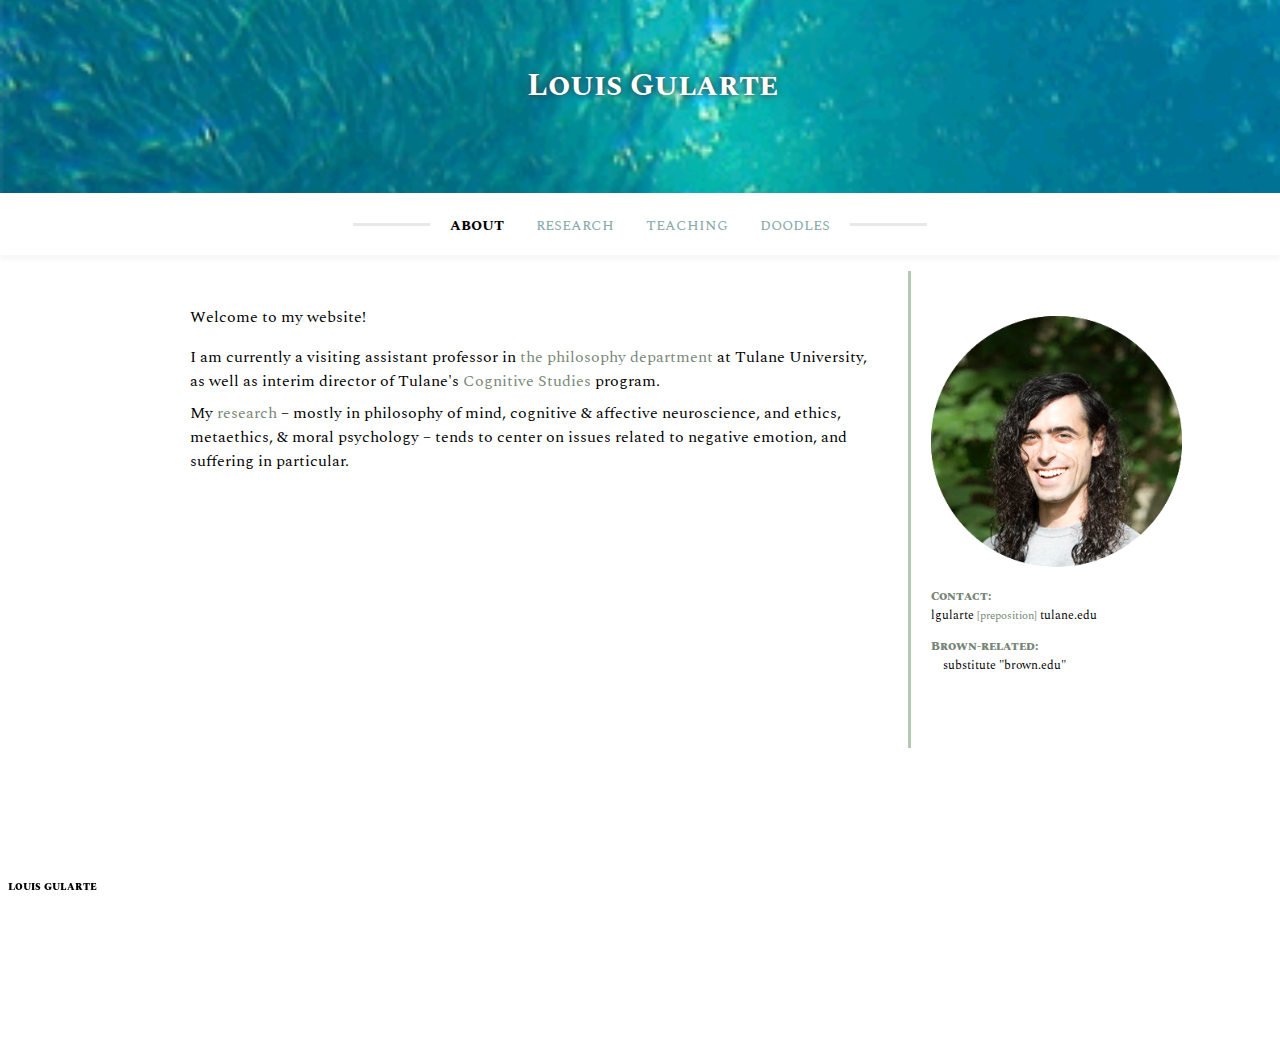
==== index.html @ ebef7a50 "updating links to index.html" ====
<!DOCTYPE html>
<html>
<head>
<title>Louis Gularte | home</title>
<link rel="icon" href="images/L-berkshire-4.png">
<meta name="viewport" content="width=device-width, initial-scale=1">
<link href='https://fonts.googleapis.com/css?family=Spectral SC' rel='stylesheet'>
<link href='https://fonts.googleapis.com/css?family=Spectral' rel='stylesheet'>
<link href='homepage-style.css' rel='stylesheet'>
<script src="https://ajax.googleapis.com/ajax/libs/jquery/3.6.1/jquery.min.js"></script>
<base target="_blank">
</head>
<body style="overflow-x:hidden; overflow-y:auto;">

<div class="top-container" style="text-shadow: 0px 0px 7px rgb(57, 57, 57); line-height:.5; background-image: url('images/slow-sardines-3.gif')/*('https://media.giphy.com/media/l0IykUOpV8qdVXPLW/giphy.gif')('https://media.giphy.com/media/J2mzMLTm6atnBeaJPO/giphy.gif')*/";
>
  <p style="font-size:24pt; color:white; position:relative; bottom:-.5em"><b>Louis Gularte</b></p>
  <!--<p style="color:white;">(is on the internet)</p>-->
</div>

<div class="header" id="myHeader" style="z-index:2">
<div id="outer">
  <ul class="navbar" id="inner" style="width:100%; overflow:hidden">
    <li style="float:left; text-align:right"><span style="display: inline-block; text-align: center;  padding: 14px 16px;">&nbsp;</span><hr style="width:6vw; max-width:calc(2.5 * (100vw - 26em - 128px))">&nbsp;</li>
    <li><a href="index.html" target="_self" class="active navvbar">about</a></li>
    <li><a href="research.html" target="_self" class="navvbar">research</a></li>
    <li><a href="teaching.html" target="_self" class="navvbar">teaching</a></li>
    <li><a href="doodles.html" target="_self" class="navvbar">doodles</a></li>
    <li style="float:right; text-align:left">&nbsp;<hr style="width:6vw; max-width:calc(2.5 * (100vw - 26em - 128px))"><span style="display:inline-block; text-align: center;  padding: 14px 16px;">&nbsp;</span></li>
</ul>
</div>

</div>

<div class="content" class='center' style="position:relative; top:0px; width:75vw; z-index:1">

  <div style="float:right; position:relative; left:calc(15% - 20px); margin-left:calc(40px - 15%); width:33%; display:flex; align-items:top;">
    <div class="vl" style="z-index:-1; float:left; min-height:53vh; margin-right:20px; margin-bottom:20px;"></div>
    <div>
      <img src="images/AAZT-portrait-circle.png" style="z-index:-1; float:left; position:relative; margin-bottom:20px; margin-top:5vh; max-width:calc(100% - 23px); height: auto;"></img>

      <div style="font-size:9pt; max-width:100%;">
        <p style="font-weight:900; font-family:Spectral SC; color:rgb(119, 134, 119); margin-bottom:-9pt;">Contact:</p>
        <p style="text-indent:-2ch; margin-left:2ch">lgularte&nbsp;<span style="color:rgb(119, 134, 119); font-size:8pt">[preposition]</span> tulane.edu</p>
        <p style="text-indent:-2ch; margin-left:2ch"><span style="font-weight:900; color:rgb(119, 134, 119); font-family:'Spectral SC'">Brown-related:</span><br>substitute "brown.edu"</p>
      </div>
    </div>
  </div>

  <div style="float:left; width:calc(80% - 40px); position:relative; top:2vh; font-size:12pt; z-index:2">
    <p>Welcome to my website!</p>
    <!--<p>When I'm being academic, I can most often be found in the <a href="https://www.brown.edu/academics/philosophy/">philosophy department </a>  and the <a href="https://www.brown.edu/academics/cognitive-linguistic-psychological-sciences/home">Cognitive, Linguistic, and Psychological Sciences (CLPS) department</a> at Brown University.</p>-->
    <p>I am currently a visiting assistant professor in <a href="https://liberalarts.tulane.edu/departments/philosophy">the philosophy department</a> at Tulane University, as well as interim director of Tulane's <a href="https://liberalarts.tulane.edu/programs/cognitive-studies">Cognitive Studies</a> program.</p>

    <p style="margin-top:-.5em; margin-bottom:2em;">My <a href="research.html" target="_self">research</a> – mostly in philosophy of mind, cognitive & affective neuroscience, and ethics, metaethics, & moral psychology  – tends to center on issues related to negative emotion, and <span>suffering</span> in particular.</p>

    <!--<p style="margin-top:-.5em; margin-bottom:2em;">I'm also currently a lecturer in the <a href="https://www.risd.edu/academics/history-philosophy-the-social-sciences/">Humanities, Philosophy, and Social Sciences (HPSS) department</a> at Rhode Island School of Design (RISD). (See my <a href="teaching.html" target="_self">teaching</a> page for more.)</p>-->
  </div>
</div>

<!--blank space-->
<div id="bottomBlankSpace" style="z-index:-2; width:100vw; height:32vh; display:block; clear:both;"></div>

<!--bottom left name-->
  <div class="bottom-name-tag">
  Louis Gularte
  </div>

<script>
window.onscroll = function() {myFunction()};

var header = document.getElementById("myHeader");
var sticky = header.offsetTop;

function myFunction() {
  if (window.pageYOffset > sticky) {
    header.classList.add("sticky");
  } else {
    header.classList.remove("sticky");
  }
}
</script>

</body>
</html>
---- homepage-style.css ----
body {
    margin: 0;
    font-family: 'Spectral';
    overflow-x: hidden;
    line-height: normal;
  }

  a {
    color:rgb(119, 134, 119);
    text-decoration: none;
    target-name:new;
    target-new:tab;
  }

  ul:not(.navbar) {
    list-style-type: none;
  }

  ul:not(.navbar):not(.blank) li::marker {
    list-style-type: none;
    color: rgb(119, 134, 119);
    font-size: .8em;
    content: "\25C7     ";
  }

  ul.blank {
    list-style-type: none;
    margin-left:-1em;
    margin-bottom:.5em;
  }
  ul.blank li::marker{
    list-style-type: none;
    content: "";
  }

  .sc {
    font-variant:small-caps;
    font-size:120%;
  }

  .top-container {
    width:100vw;
    font-family: 'Spectral SC';
    /*background-image: url("https://media.giphy.com/media/3oEjI2GUZ3RffMInja/giphy.gif");*/
    background-color: #F3FAFE; /* Used if the image is unavailable */
    height: 150px; /* You must set a specified height */
    background-position: center; /* Center the image */
    background-repeat: no-repeat; /* Do not repeat the image */
    background-size: cover; /* Resize the background image to cover the entire container */
    padding: 1%;
    padding-top:30px;
    text-align: center;
    vertical-align: middle;
  }

  .header {
    height: 50px;
    width:100vw;
    font-family: 'Spectral SC';
    padding: 6px 0px; /*top/bottom right/left*/
    /*background-image: linear-gradient(white, #fefefe);*/
    background-color: rgba(255, 255, 255, .97);;
    color: black;
    text-align: center;
    vertical-align: middle;
    box-shadow: 0px 5px 5px #f7f7f7;
    z-index: 5;
  }

  .content {
    margin: auto;
    width: calc(100vw - 6em);
    max-width: 900px;
    padding: 16px;
    z-index:-1;
    /*justify-content:center;*/
  }

  .papertitle {
    font-weight: normal;
    margin-top:1.5em;
  }

  .sticky {
    position: fixed;
    top: 0;
    width: 100%;
  }

  .sticky + .content {
    padding-top: 90px;
  }

  .vl{
    border-left: 3px solid rgb(180, 201, 180);
  }

  /*navigation bar style*/
    .navbar {
      z-index: 1;
      list-style-type: none;
      margin: 0;
      padding: 0;
      overflow: hidden;}

    #outer {
        float: right;
        position: relative;
        left: -50%;}

    #inner {
        position: relative;
        left: 50%;}

    #inner > li {
        float: left;}

    /*li {
      float: left;
    }*/

    li a.navvbar {
      display: inline-block;
      text-align: center;
      padding: 14px 16px;
      text-decoration: none;

    }

    li a.navvbar:not(.active) {
      color: #88aaaa;
    }

    li a.navvbar:hover:not(.active) {
      color: #99cccc;
    }

    li a:hover:not(.active) {
      color: rgb(144, 187, 144);
    }

    .active {
      color: black;
      font-weight: bold;
    }

    hr {
      height:3px;
      border:none;
      background-color: rgb(232, 232, 232);
      display: inline-block;
      text-align: center;
      margin-bottom: .25em;
    }

    .tog-claps {
      float: left;
      width: 1.5em;
      height: 1.5em;
      text-align: center;
      align-items: center;
      font-size: 18pt;
      font-weight: 900;
      color:rgb(119, 134, 119);
      text-shadow: 0px 0px rgb(57, 57, 57);
      transition: transform .15s;
      position: relative;
      left: -.5em;
      margin-right: -.5em;
      bottom: calc(1em / 3);
      cursor: pointer;
      -webkit-touch-callout: none;
      -webkit-user-select: none;
      -khtml-user-select: none;
      -moz-user-select: none;
      -ms-user-select: none;
      user-select: none;
      z-index:2;
      overflow:visible;
    }

    .tog-claps:before {
      content: "›";
    }

    .bebe {
      max-width:calc(100% - 1.5em);
      float:left;
      text-align:left;
      text-shadow: 0px 0px 4px white;
      overflow:visible;
      /*clip-path: polygon(0 0, calc(100% - 8em) 0, calc(100% - 8em) 8em, 100% 8em, 100% 100%, 0 100%);
      shape-outside: polygon(0 0, calc(100% - 8em) 0, calc(100% - 8em) 8em, 100% 8em, 100% 100%, 0 100%);*/
      /*transition: max-height .15s;*/
    }

    .ganz {
      position:relative;
      top:0;
      max-height:0;
      width:100%;
      overflow:hidden;
      /*transition: max-height .1s;*/
    }

    .bypic {
      width:calc(100% - 6em);
      top:1em;
      float:right;
    }

    .expanded {
      /*transition: max-height .01s;*/
    }

    .tog-claps:hover:not(.rotated-tog-claps) {
      text-shadow: 0px 0px 7px rgb(102, 192, 170);
      /*color: rgb(102, 192, 170);
      border-radius: 50%;
      border: 1px solid rgb(42, 70, 63);
      text-shadow: 0px 0px 4px rgb(42, 70, 63);*/
    }

    .rotated-tog-claps:hover:not(.nobabies) {
      /*color: rgb(119, 134, 119);
      border-radius: 50%;
      border: 1px solid rgb(42, 70, 63);*/
      text-shadow: 0px 0px 1px rgb(42, 70, 63);
      /*text-shadow: 0px 0px 7px rgb(102, 192, 170);*/
    }

    .rotated-tog-claps {
        transform: rotate(90deg);
        color: rgb(237, 245, 243);
        text-shadow: 0px 0px 0px rgb(57, 57, 57);
    }

    .nobabies {
      color:white;
      text-shadow:none;
      cursor:arrow;
      z-index:-2;
    }


    details summary {
      cursor: pointer;
    }
    details summary > * {
      display: inline;
    }
    details > *:not(summary) {
          width: calc(100% - 1.5em);
          text-align: left;
          /*align-items: right;*/
          position: relative;
          left: 1em;
          margin-top:.5em;
          margin-bottom:0em;
          /*line-height: 130%;

          /*margin-right: -.5em;
          bottom: calc(1em / 3);
          cursor: pointer;
          -webkit-touch-callout: none;
          -webkit-user-select: none;
          -khtml-user-select: none;
          -moz-user-select: none;
          -ms-user-select: none;
          user-select: none;
          z-index:2;
          overflow:visible;*/
        }
    details p {
      margin-top:.5em;
      margin-bottom:0em;
    }
    details ul {
      line-height:150%;
    }
    details > summary {
      list-style-type: none;
      }
    details > summary::-webkit-details-marker {
        display: none;
    }
    details > summary::before {
      content: '›';
      float: left;
      width: .7em;
      /*height: 1em;*/
      text-align: center ;
      /*align-items: center;*/
      font-size: 18pt;
      font-weight: 900;
      color:rgb(119, 134, 119);
      text-shadow: 0px 0px rgb(57, 57, 57);
      transition: transform .15s;
      position: relative;
      top: -.3em;
      left:-.1em;
      margin-bottom: -.5em;
      /*bottom: calc(1em / 3);
      /*cursor: pointer;
      -webkit-touch-callout: none;
      -webkit-user-select: none;
      -khtml-user-select: none;
      -moz-user-select: none;
      -ms-user-select: none;
      user-select: none;
      z-index:2;*/
      overflow:visible;
    }
    details[open] > summary::before {
      -webkit-transform: rotate(90deg);
      color: rgb(149, 168, 149);
      text-shadow: 0px 0px 0px rgb(57, 57, 57);
    }
    details > summary:hover::before {
      text-shadow: 0px 0px 7px rgb(102, 192, 170);
    }
    details[open] > summary:hover::before {
      text-shadow: 0px 0px 5px rgb(57, 57, 57);
      color: rgb(119, 134, 119);
      /*border-radius: 25%;
      text-shadow: 0px 0px 4px rgb(42, 70, 63);*/
    }

    .bottom-name-tag {
      position:fixed;
      bottom:0;
      left:0;
      padding:.5em .75em;
      font-family:'Spectral SC';
      font-size:8pt;
      display:inline-block;
      text-align:left;
      background-color:white;
      box-shadow:0px 0px 5px 10px white;
      font-weight:900;
    }

    /*.paperpic {
      width:4.5em;
      height:auto;
      max-height:0;
      overflow:visible;
      transition: opacity 1s;
      transition: max-height .5s;
      transition: height .5s;
      transition: width .5s;
      transition: position .5s;
      z-index:2;
    }*/
    .paperpic{
      height:100%;
      width:auto;
      overflow:visible;
      border-radius: 50px;
    }

    .unfadeypic {
      opacity:1;
      transition: opacity 1s;
    }

    .fadeybiggerpic {
      opacity:.3;
      transition: opacity 1s;
      /*width: 10em;
      height: 10em;*/
    }

    /*.paperpicdiv {
      height:5em;
      width:5em;
      float:right;
      position:relative;
      top:-2em;
      transition: max-height .1s;
      margin-bottom:-100%;
      overflow:visible;
      /*clip-path:circle();
      shape-outside:circle();
    }*/
    .paperpicdiv {
      height:2em;
      width:2em;
      border-radius:1em;
      float:left;
      position:relative;
      top:-.25em;
      left:-3.5em;
      margin-bottom:-100%;
      overflow:visible;
      transition: .15s;
    }

    .paperpicdiv:hover {
      -webkit-box-shadow: 0 0 5px 5px rgba(102, 192, 170, .3);
      -moz-box-shadow: 0 0 5px 5px rgba(102, 192, 170, .3);
      box-shadow: 0 0 5px 5px rgba(102, 192, 170, .3);
    }

    details[open] > summary > .paperpicdiv {
      width:5.5em;
      height:5.5em;
      min-width:3em;
      min-height:3em;
      max-width:5.5em;
      max-height:5.5em;
      border-radius:2.75em;
      float:left;
      position:relative;
      top:2em;
      left:-7.125em;
    }
    details[open] > summary > .paperpicdiv:hover {
      -webkit-box-shadow: 0 0 3px 3px rgba(102,192,170, .25);
      -moz-box-shadow: 0 0 3px 3px rgba(102,192,170, .25);
      box-shadow: 0 0 3px 3px rgba(102,192,170, .25);
    }

    .biggerpicdiv {
      width: 5em;
      height: auto;
    }
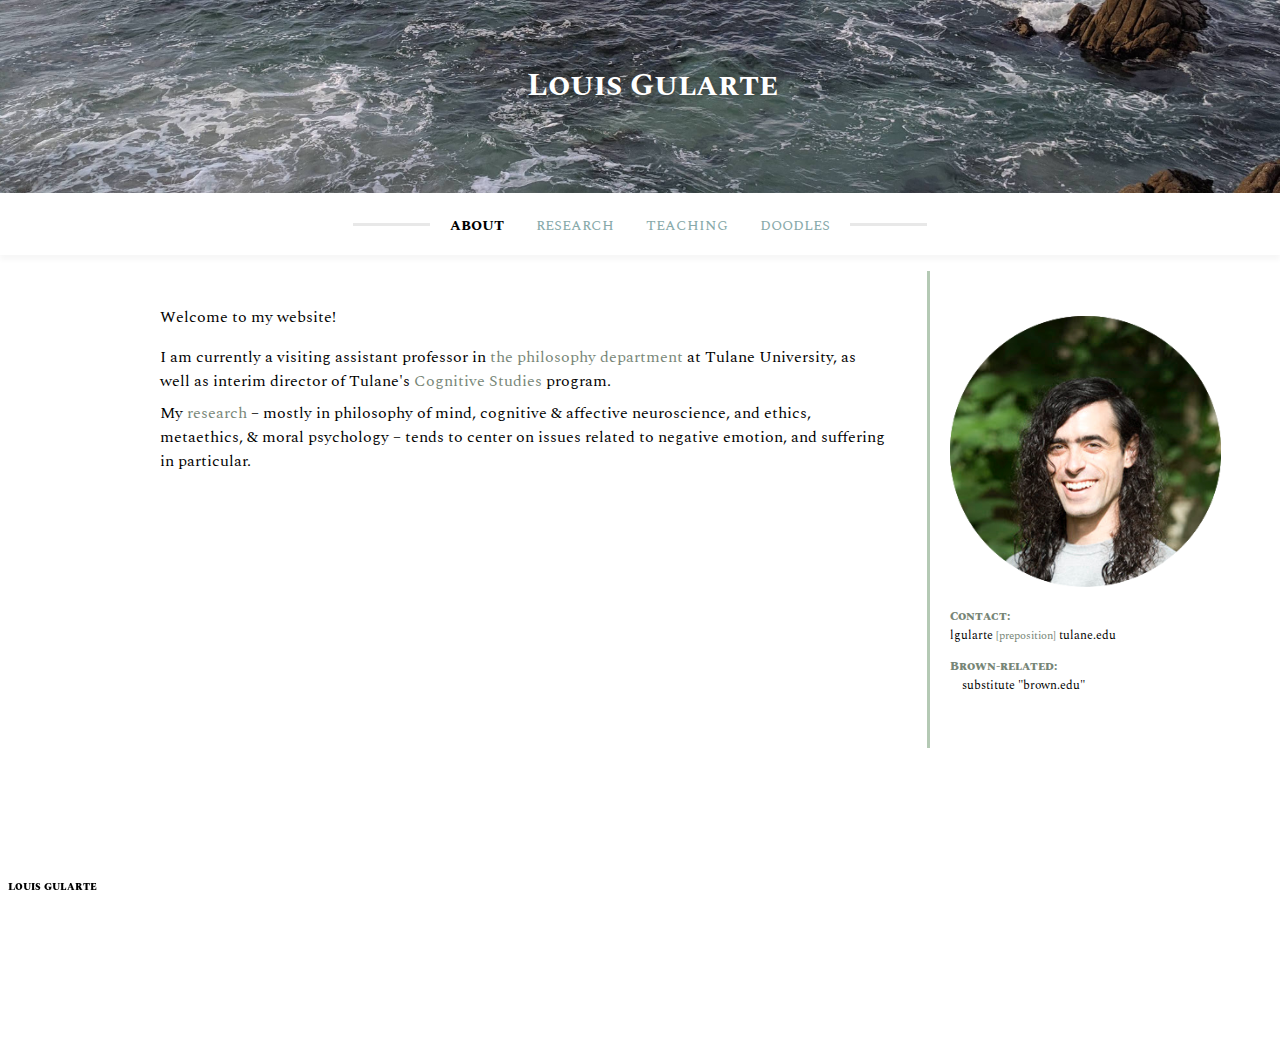
==== commit 77096fe8: "banner updates" ====
--- a/index.html
+++ b/index.html
@@ -12,7 +12,7 @@
 </head>
 <body style="overflow-x:hidden; overflow-y:auto;">
 
-<div class="top-container" style="text-shadow: 0px 0px 7px rgb(57, 57, 57); line-height:.5; background-image: url('images/slow-sardines-3.gif')/*('https://media.giphy.com/media/l0IykUOpV8qdVXPLW/giphy.gif')('https://media.giphy.com/media/J2mzMLTm6atnBeaJPO/giphy.gif')*/";
+<div class="top-container" style="text-shadow: 0px 0px 7px rgb(57, 57, 57); line-height:.5; background-image: url('images/PG-water-cropped.jpg')/*('https://media.giphy.com/media/l0IykUOpV8qdVXPLW/giphy.gif')('https://media.giphy.com/media/J2mzMLTm6atnBeaJPO/giphy.gif')*/";
 >
   <p style="font-size:24pt; color:white; position:relative; bottom:-.5em"><b>Louis Gularte</b></p>
   <!--<p style="color:white;">(is on the internet)</p>-->
--- a/homepage-style.css
+++ b/homepage-style.css
@@ -70,7 +70,16 @@
   .content {
     margin: auto;
     width: calc(100vw - 6em);
-    max-width: 900px;
+    max-width: 1000px;
+    padding: 16px;
+    z-index:-1;
+    /*justify-content:center;*/
+  }
+
+  .container {
+    margin: auto;
+    /*width: calc(100vw - 6em);
+    /*max-width: 900px;*/
     padding: 16px;
     z-index:-1;
     /*justify-content:center;*/
@@ -90,7 +99,9 @@
   .sticky + .content {
     padding-top: 90px;
   }
-
+  .sticky + .container {
+    padding-top: 90px;
+  }
   .vl{
     border-left: 3px solid rgb(180, 201, 180);
   }
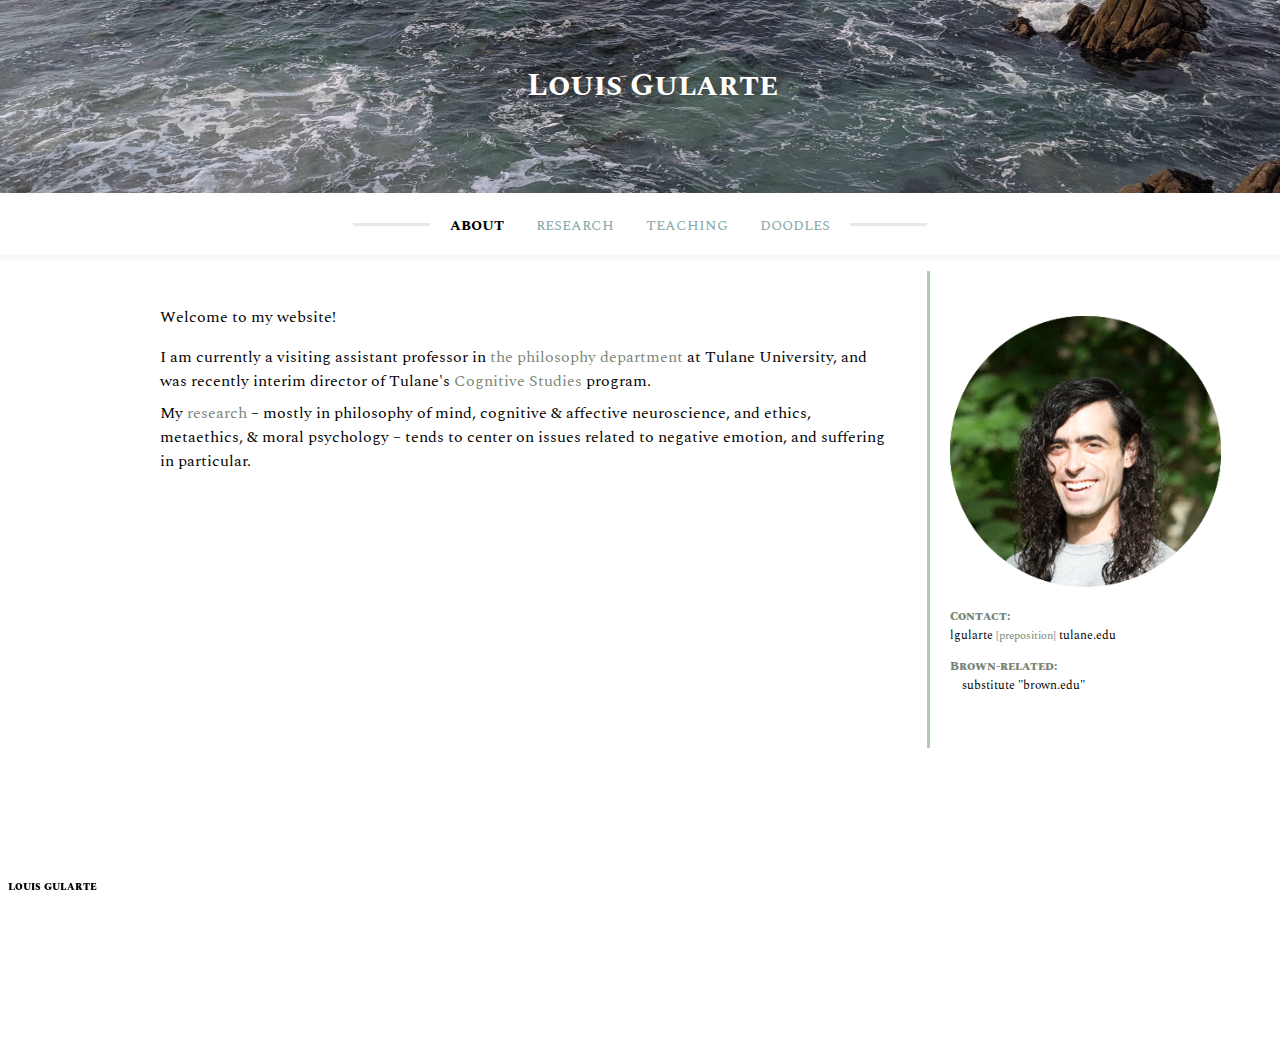
==== commit 086f9024: "Update index.html" ====
--- a/index.html
+++ b/index.html
@@ -50,7 +50,7 @@
   <div style="float:left; width:calc(80% - 40px); position:relative; top:2vh; font-size:12pt; z-index:2">
     <p>Welcome to my website!</p>
     <!--<p>When I'm being academic, I can most often be found in the <a href="https://www.brown.edu/academics/philosophy/">philosophy department </a>  and the <a href="https://www.brown.edu/academics/cognitive-linguistic-psychological-sciences/home">Cognitive, Linguistic, and Psychological Sciences (CLPS) department</a> at Brown University.</p>-->
-    <p>I am currently a visiting assistant professor in <a href="https://liberalarts.tulane.edu/departments/philosophy">the philosophy department</a> at Tulane University, as well as interim director of Tulane's <a href="https://liberalarts.tulane.edu/programs/cognitive-studies">Cognitive Studies</a> program.</p>
+    <p>I am currently a visiting assistant professor in <a href="https://liberalarts.tulane.edu/departments/philosophy">the philosophy department</a> at Tulane University, and was recently interim director of Tulane's <a href="https://liberalarts.tulane.edu/programs/cognitive-studies">Cognitive Studies</a> program.</p>
 
     <p style="margin-top:-.5em; margin-bottom:2em;">My <a href="research.html" target="_self">research</a> – mostly in philosophy of mind, cognitive & affective neuroscience, and ethics, metaethics, & moral psychology  – tends to center on issues related to negative emotion, and <span>suffering</span> in particular.</p>
 
--- a/homepage-style.css
+++ b/homepage-style.css
@@ -346,9 +346,10 @@
       font-size:8pt;
       display:inline-block;
       text-align:left;
-      background-color:white;
-      box-shadow:0px 0px 5px 10px white;
+      background-color: rgba(255, 255, 255, .925);
+      box-shadow:0px 0px 5px 10px rgba(255, 255, 255, .9);
       font-weight:900;
+      z-index:3;
     }
 
     /*.paperpic {
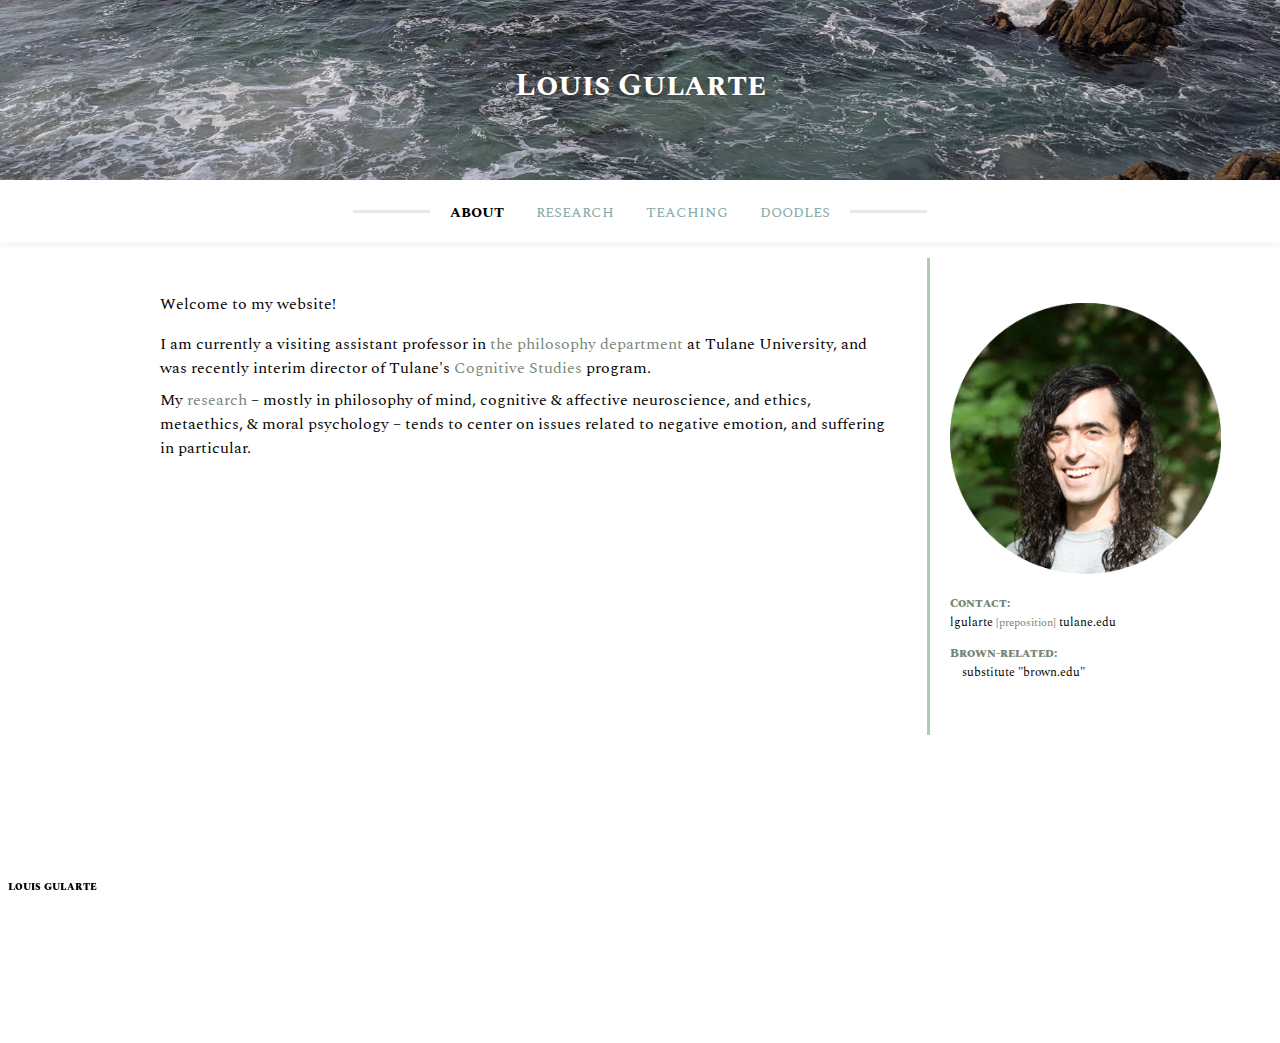
==== commit cb3c4bda: "view issues" ====
--- a/index.html
+++ b/index.html
@@ -14,13 +14,13 @@
 
 <div class="top-container" style="text-shadow: 0px 0px 7px rgb(57, 57, 57); line-height:.5; background-image: url('images/PG-water-cropped.jpg')/*('https://media.giphy.com/media/l0IykUOpV8qdVXPLW/giphy.gif')('https://media.giphy.com/media/J2mzMLTm6atnBeaJPO/giphy.gif')*/";
 >
-  <p style="font-size:24pt; color:white; position:relative; bottom:-.5em"><b>Louis Gularte</b></p>
+  <p style="font-size:2em; color:white; position:relative; bottom:-.5em"><b>Louis Gularte</b></p>
   <!--<p style="color:white;">(is on the internet)</p>-->
 </div>
 
-<div class="header" id="myHeader" style="z-index:2">
+<div class="header" id="myHeader" style="z-index:2; overflow:hidden; font-size:1em;">
 <div id="outer">
-  <ul class="navbar" id="inner" style="width:100%; overflow:hidden">
+  <ul class="navbar" id="inner" style="width:100%;">
     <li style="float:left; text-align:right"><span style="display: inline-block; text-align: center;  padding: 14px 16px;">&nbsp;</span><hr style="width:6vw; max-width:calc(2.5 * (100vw - 26em - 128px))">&nbsp;</li>
     <li><a href="index.html" target="_self" class="active navvbar">about</a></li>
     <li><a href="research.html" target="_self" class="navvbar">research</a></li>
--- a/homepage-style.css
+++ b/homepage-style.css
@@ -39,7 +39,7 @@
   }
 
   .top-container {
-    width:100vw;
+    width:100%;
     font-family: 'Spectral SC';
     /*background-image: url("https://media.giphy.com/media/3oEjI2GUZ3RffMInja/giphy.gif");*/
     background-color: #F3FAFE; /* Used if the image is unavailable */
@@ -47,7 +47,7 @@
     background-position: center; /* Center the image */
     background-repeat: no-repeat; /* Do not repeat the image */
     background-size: cover; /* Resize the background image to cover the entire container */
-    padding: 1%;
+    padding: 0%;
     padding-top:30px;
     text-align: center;
     vertical-align: middle;
@@ -55,7 +55,7 @@
 
   .header {
     height: 50px;
-    width:100vw;
+    width:100%;
     font-family: 'Spectral SC';
     padding: 6px 0px; /*top/bottom right/left*/
     /*background-image: linear-gradient(white, #fefefe);*/
@@ -69,7 +69,7 @@
 
   .content {
     margin: auto;
-    width: calc(100vw - 6em);
+    width: auto;/*calc(100vw - 6em);*/
     max-width: 1000px;
     padding: 16px;
     z-index:-1;
@@ -82,6 +82,7 @@
     /*max-width: 900px;*/
     padding: 16px;
     z-index:-1;
+    overflow: hidden;
     /*justify-content:center;*/
   }
 
@@ -135,7 +136,7 @@
       text-align: center;
       padding: 14px 16px;
       text-decoration: none;
-
+      font-size:1rem;
     }
 
     li a.navvbar:not(.active) {
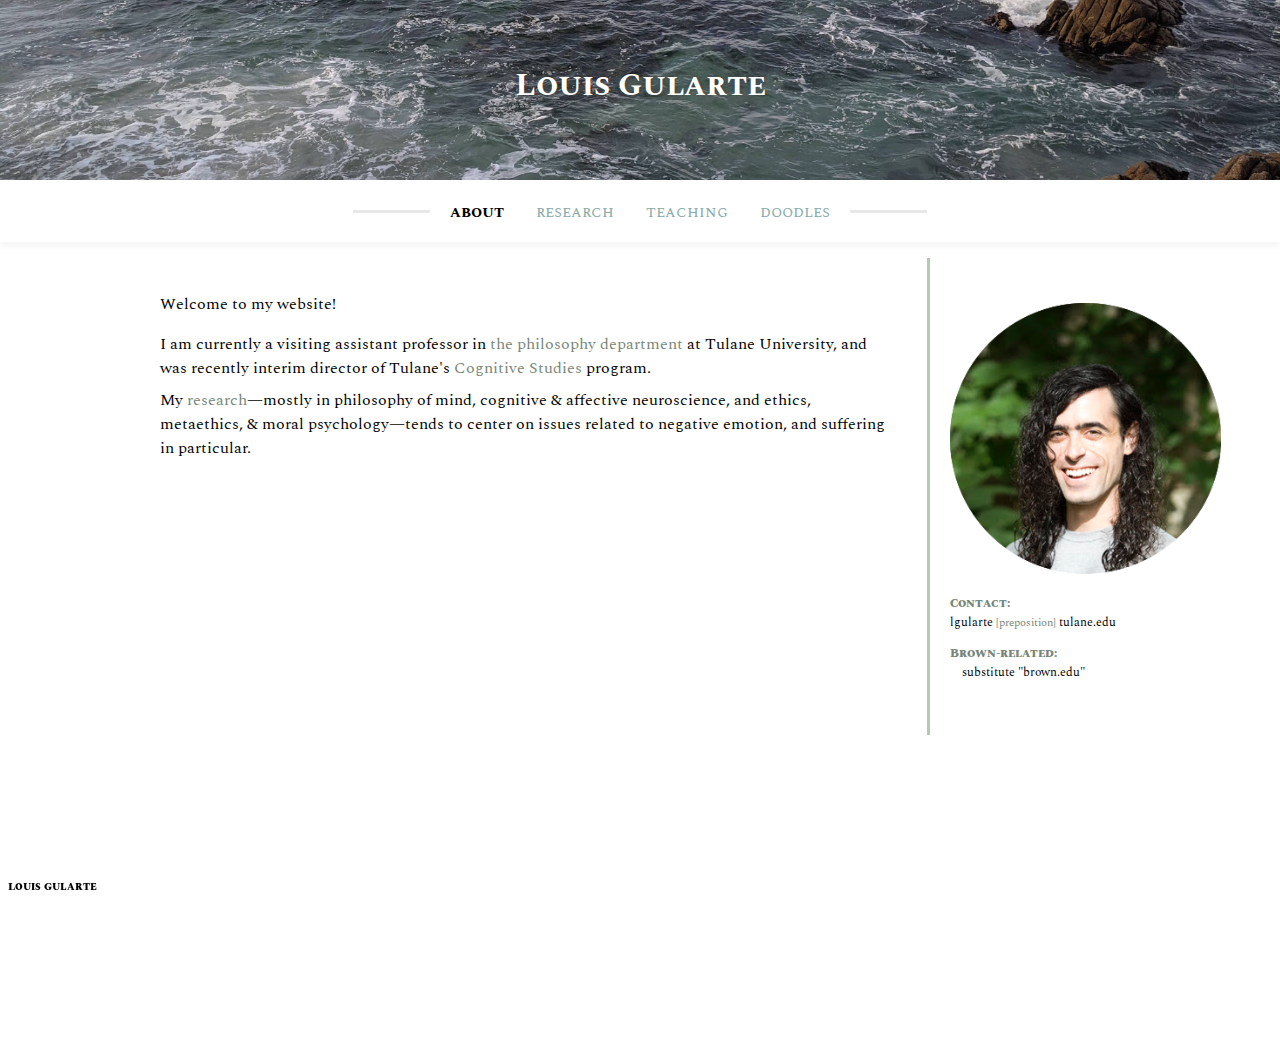
==== commit 0cc833d8: "Update index.html" ====
--- a/index.html
+++ b/index.html
@@ -52,7 +52,7 @@
     <!--<p>When I'm being academic, I can most often be found in the <a href="https://www.brown.edu/academics/philosophy/">philosophy department </a>  and the <a href="https://www.brown.edu/academics/cognitive-linguistic-psychological-sciences/home">Cognitive, Linguistic, and Psychological Sciences (CLPS) department</a> at Brown University.</p>-->
     <p>I am currently a visiting assistant professor in <a href="https://liberalarts.tulane.edu/departments/philosophy">the philosophy department</a> at Tulane University, and was recently interim director of Tulane's <a href="https://liberalarts.tulane.edu/programs/cognitive-studies">Cognitive Studies</a> program.</p>
 
-    <p style="margin-top:-.5em; margin-bottom:2em;">My <a href="research.html" target="_self">research</a> – mostly in philosophy of mind, cognitive & affective neuroscience, and ethics, metaethics, & moral psychology  – tends to center on issues related to negative emotion, and <span>suffering</span> in particular.</p>
+    <p style="margin-top:-.5em; margin-bottom:2em;">My <a href="research.html" target="_self">research</a>—mostly in philosophy of mind, cognitive & affective neuroscience, and ethics, metaethics, & moral psychology—tends to center on issues related to negative emotion, and <span>suffering</span> in particular.</p>
 
     <!--<p style="margin-top:-.5em; margin-bottom:2em;">I'm also currently a lecturer in the <a href="https://www.risd.edu/academics/history-philosophy-the-social-sciences/">Humanities, Philosophy, and Social Sciences (HPSS) department</a> at Rhode Island School of Design (RISD). (See my <a href="teaching.html" target="_self">teaching</a> page for more.)</p>-->
   </div>
--- a/homepage-style.css
+++ b/homepage-style.css
@@ -3,6 +3,7 @@
     font-family: 'Spectral';
     overflow-x: hidden;
     line-height: normal;
+    box-sizing: border-box;
   }
 
   a {
@@ -416,17 +417,14 @@
     }
 
     details[open] > summary > .paperpicdiv {
-      width:5.5em;
-      height:5.5em;
-      min-width:3em;
-      min-height:3em;
-      max-width:5.5em;
-      max-height:5.5em;
-      border-radius:2.75em;
+      height:4em;
+      width:4em;
+      border-radius:2em;
       float:left;
       position:relative;
-      top:2em;
-      left:-7.125em;
+      top:0em;
+      left:-5em;
+      transition: .15s;
     }
     details[open] > summary > .paperpicdiv:hover {
       -webkit-box-shadow: 0 0 3px 3px rgba(102,192,170, .25);
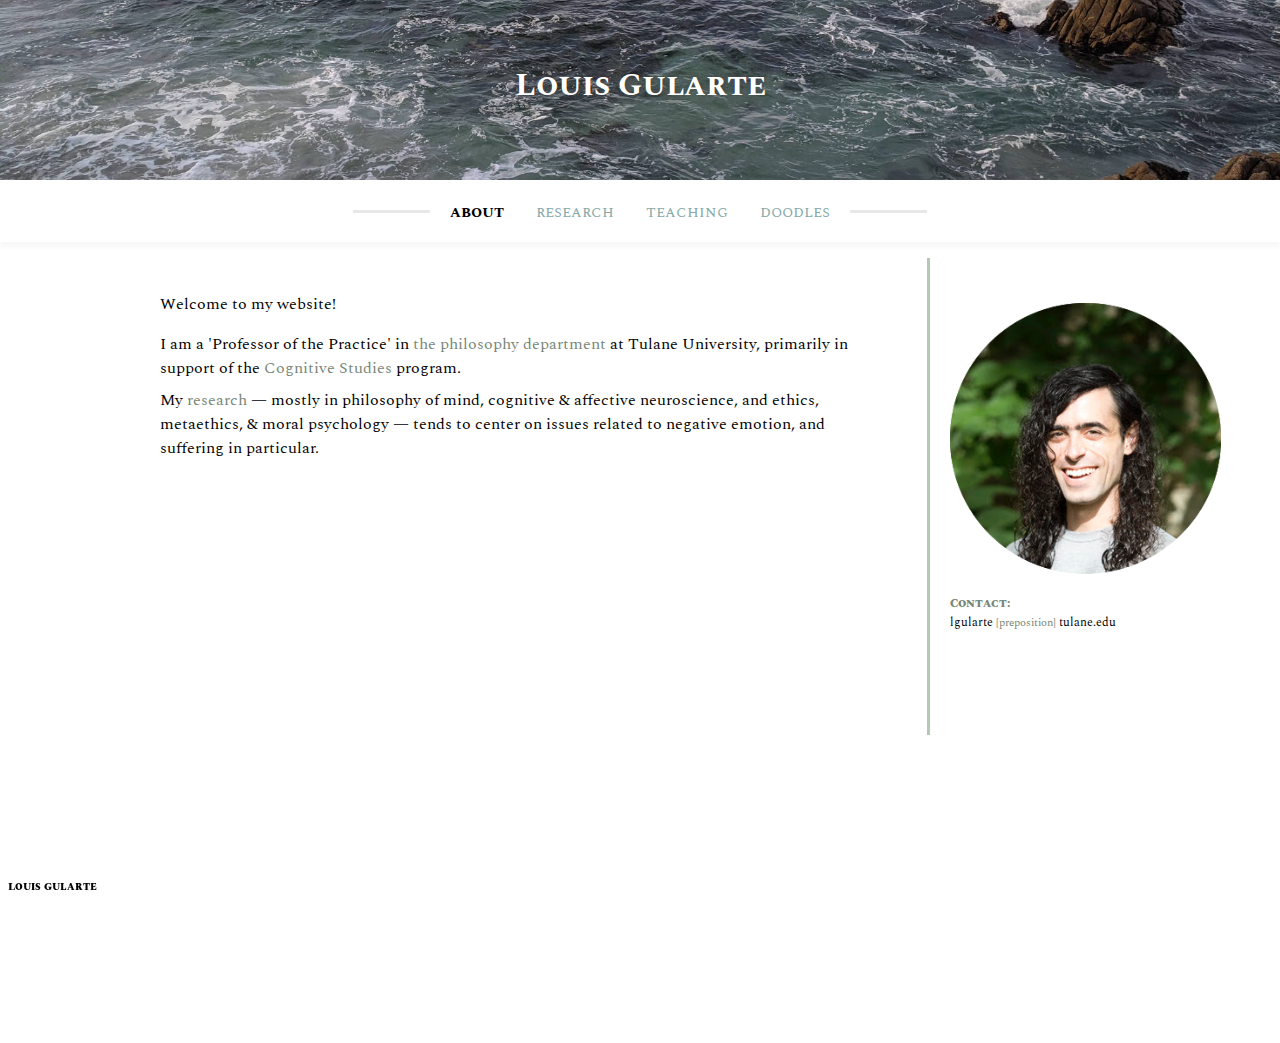
==== commit 97597b5e: "Update index.html" ====
--- a/index.html
+++ b/index.html
@@ -42,7 +42,7 @@
       <div style="font-size:9pt; max-width:100%;">
         <p style="font-weight:900; font-family:Spectral SC; color:rgb(119, 134, 119); margin-bottom:-9pt;">Contact:</p>
         <p style="text-indent:-2ch; margin-left:2ch">lgularte&nbsp;<span style="color:rgb(119, 134, 119); font-size:8pt">[preposition]</span> tulane.edu</p>
-        <p style="text-indent:-2ch; margin-left:2ch"><span style="font-weight:900; color:rgb(119, 134, 119); font-family:'Spectral SC'">Brown-related:</span><br>substitute "brown.edu"</p>
+        <!--<p style="text-indent:-2ch; margin-left:2ch"><span style="font-weight:900; color:rgb(119, 134, 119); font-family:'Spectral SC'">Brown-related:</span><br>substitute "brown.edu"</p>-->
       </div>
     </div>
   </div>
@@ -50,9 +50,9 @@
   <div style="float:left; width:calc(80% - 40px); position:relative; top:2vh; font-size:12pt; z-index:2">
     <p>Welcome to my website!</p>
     <!--<p>When I'm being academic, I can most often be found in the <a href="https://www.brown.edu/academics/philosophy/">philosophy department </a>  and the <a href="https://www.brown.edu/academics/cognitive-linguistic-psychological-sciences/home">Cognitive, Linguistic, and Psychological Sciences (CLPS) department</a> at Brown University.</p>-->
-    <p>I am currently a visiting assistant professor in <a href="https://liberalarts.tulane.edu/departments/philosophy">the philosophy department</a> at Tulane University, and was recently interim director of Tulane's <a href="https://liberalarts.tulane.edu/programs/cognitive-studies">Cognitive Studies</a> program.</p>
+    <p>I am a 'Professor of the Practice' in <a href="https://liberalarts.tulane.edu/departments/philosophy">the philosophy department</a> at Tulane University, primarily in support of the <a href="https://liberalarts.tulane.edu/programs/cognitive-studies">Cognitive Studies</a> program.</p>
 
-    <p style="margin-top:-.5em; margin-bottom:2em;">My <a href="research.html" target="_self">research</a>—mostly in philosophy of mind, cognitive & affective neuroscience, and ethics, metaethics, & moral psychology—tends to center on issues related to negative emotion, and <span>suffering</span> in particular.</p>
+    <p style="margin-top:-.5em; margin-bottom:2em;">My <a href="research.html" target="_self">research</a> — mostly in philosophy of mind, cognitive & affective neuroscience, and ethics, metaethics, & moral psychology — tends to center on issues related to negative emotion, and <span>suffering</span> in particular.</p>
 
     <!--<p style="margin-top:-.5em; margin-bottom:2em;">I'm also currently a lecturer in the <a href="https://www.risd.edu/academics/history-philosophy-the-social-sciences/">Humanities, Philosophy, and Social Sciences (HPSS) department</a> at Rhode Island School of Design (RISD). (See my <a href="teaching.html" target="_self">teaching</a> page for more.)</p>-->
   </div>
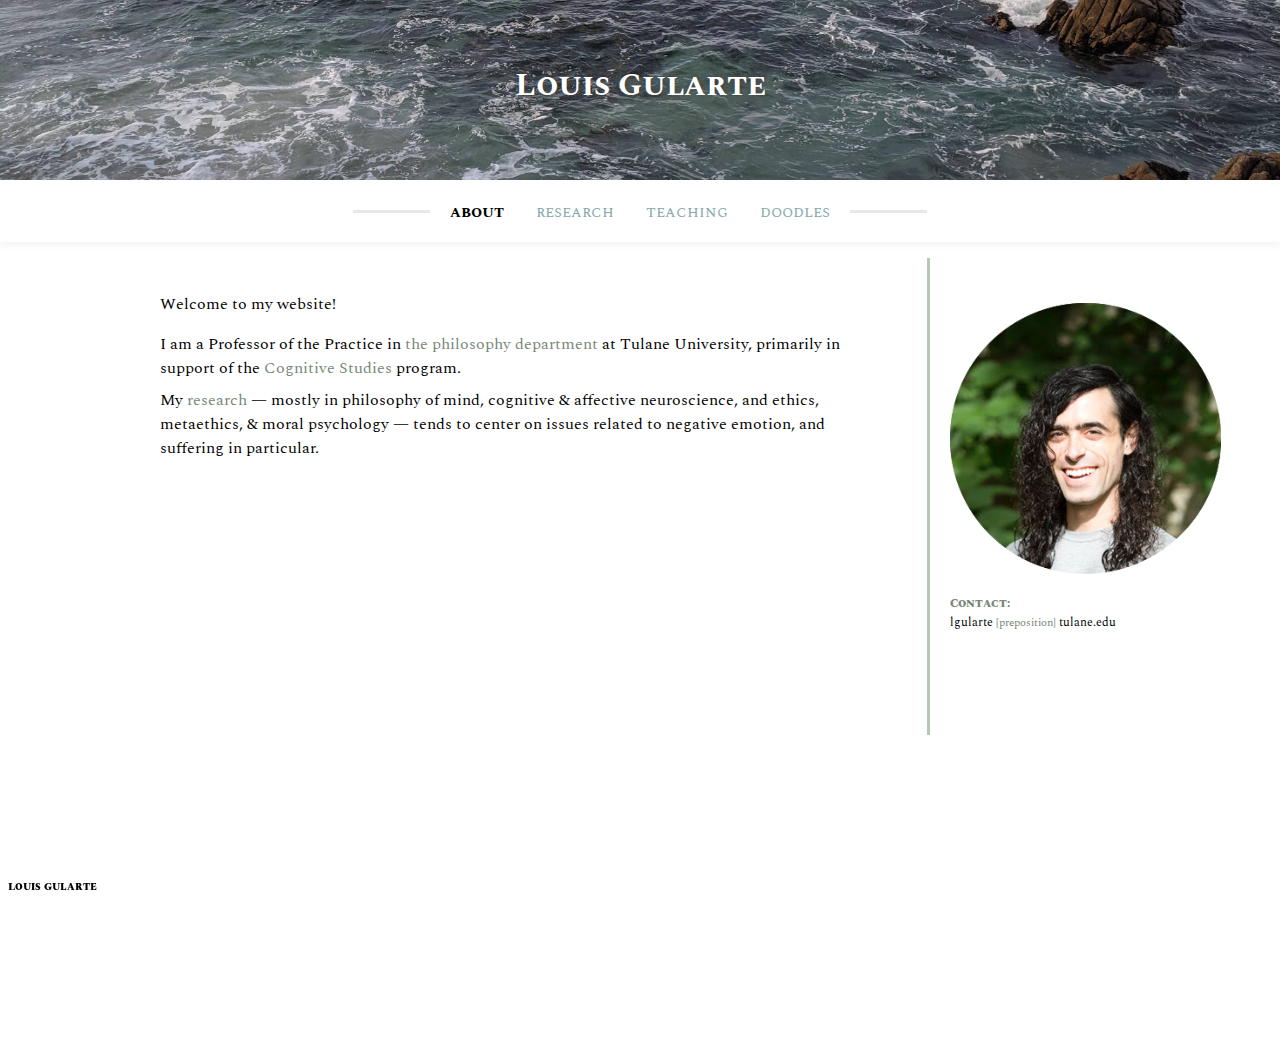
==== commit 294a8f73: "Update index.html" ====
--- a/index.html
+++ b/index.html
@@ -50,7 +50,7 @@
   <div style="float:left; width:calc(80% - 40px); position:relative; top:2vh; font-size:12pt; z-index:2">
     <p>Welcome to my website!</p>
     <!--<p>When I'm being academic, I can most often be found in the <a href="https://www.brown.edu/academics/philosophy/">philosophy department </a>  and the <a href="https://www.brown.edu/academics/cognitive-linguistic-psychological-sciences/home">Cognitive, Linguistic, and Psychological Sciences (CLPS) department</a> at Brown University.</p>-->
-    <p>I am a 'Professor of the Practice' in <a href="https://liberalarts.tulane.edu/departments/philosophy">the philosophy department</a> at Tulane University, primarily in support of the <a href="https://liberalarts.tulane.edu/programs/cognitive-studies">Cognitive Studies</a> program.</p>
+    <p>I am a Professor of the Practice in <a href="https://liberalarts.tulane.edu/departments/philosophy">the philosophy department</a> at Tulane University, primarily in support of the <a href="https://liberalarts.tulane.edu/programs/cognitive-studies">Cognitive Studies</a> program.</p>
 
     <p style="margin-top:-.5em; margin-bottom:2em;">My <a href="research.html" target="_self">research</a> — mostly in philosophy of mind, cognitive & affective neuroscience, and ethics, metaethics, & moral psychology — tends to center on issues related to negative emotion, and <span>suffering</span> in particular.</p>
 
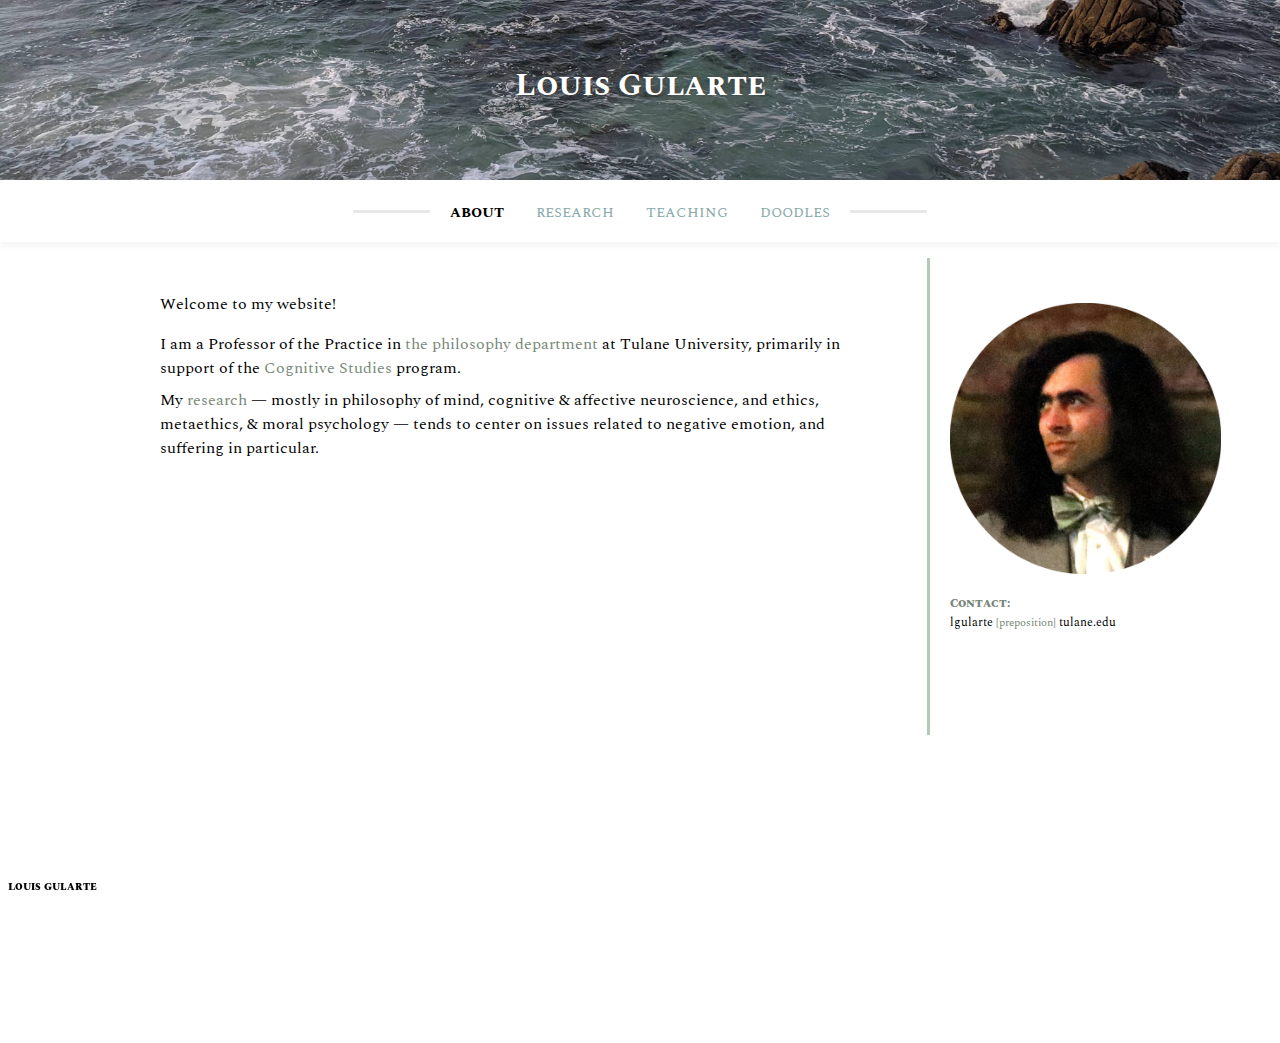
==== commit a25e38ac: "Updating picture of me" ====
--- a/index.html
+++ b/index.html
@@ -37,7 +37,7 @@
   <div style="float:right; position:relative; left:calc(15% - 20px); margin-left:calc(40px - 15%); width:33%; display:flex; align-items:top;">
     <div class="vl" style="z-index:-1; float:left; min-height:53vh; margin-right:20px; margin-bottom:20px;"></div>
     <div>
-      <img src="images/AAZT-portrait-circle.png" style="z-index:-1; float:left; position:relative; margin-bottom:20px; margin-top:5vh; max-width:calc(100% - 23px); height: auto;"></img>
+      <img src="images/rembrandtesque.png" style="z-index:-1; float:left; position:relative; margin-bottom:20px; margin-top:5vh; max-width:calc(100% - 23px); height: auto;"></img>
 
       <div style="font-size:9pt; max-width:100%;">
         <p style="font-weight:900; font-family:Spectral SC; color:rgb(119, 134, 119); margin-bottom:-9pt;">Contact:</p>
